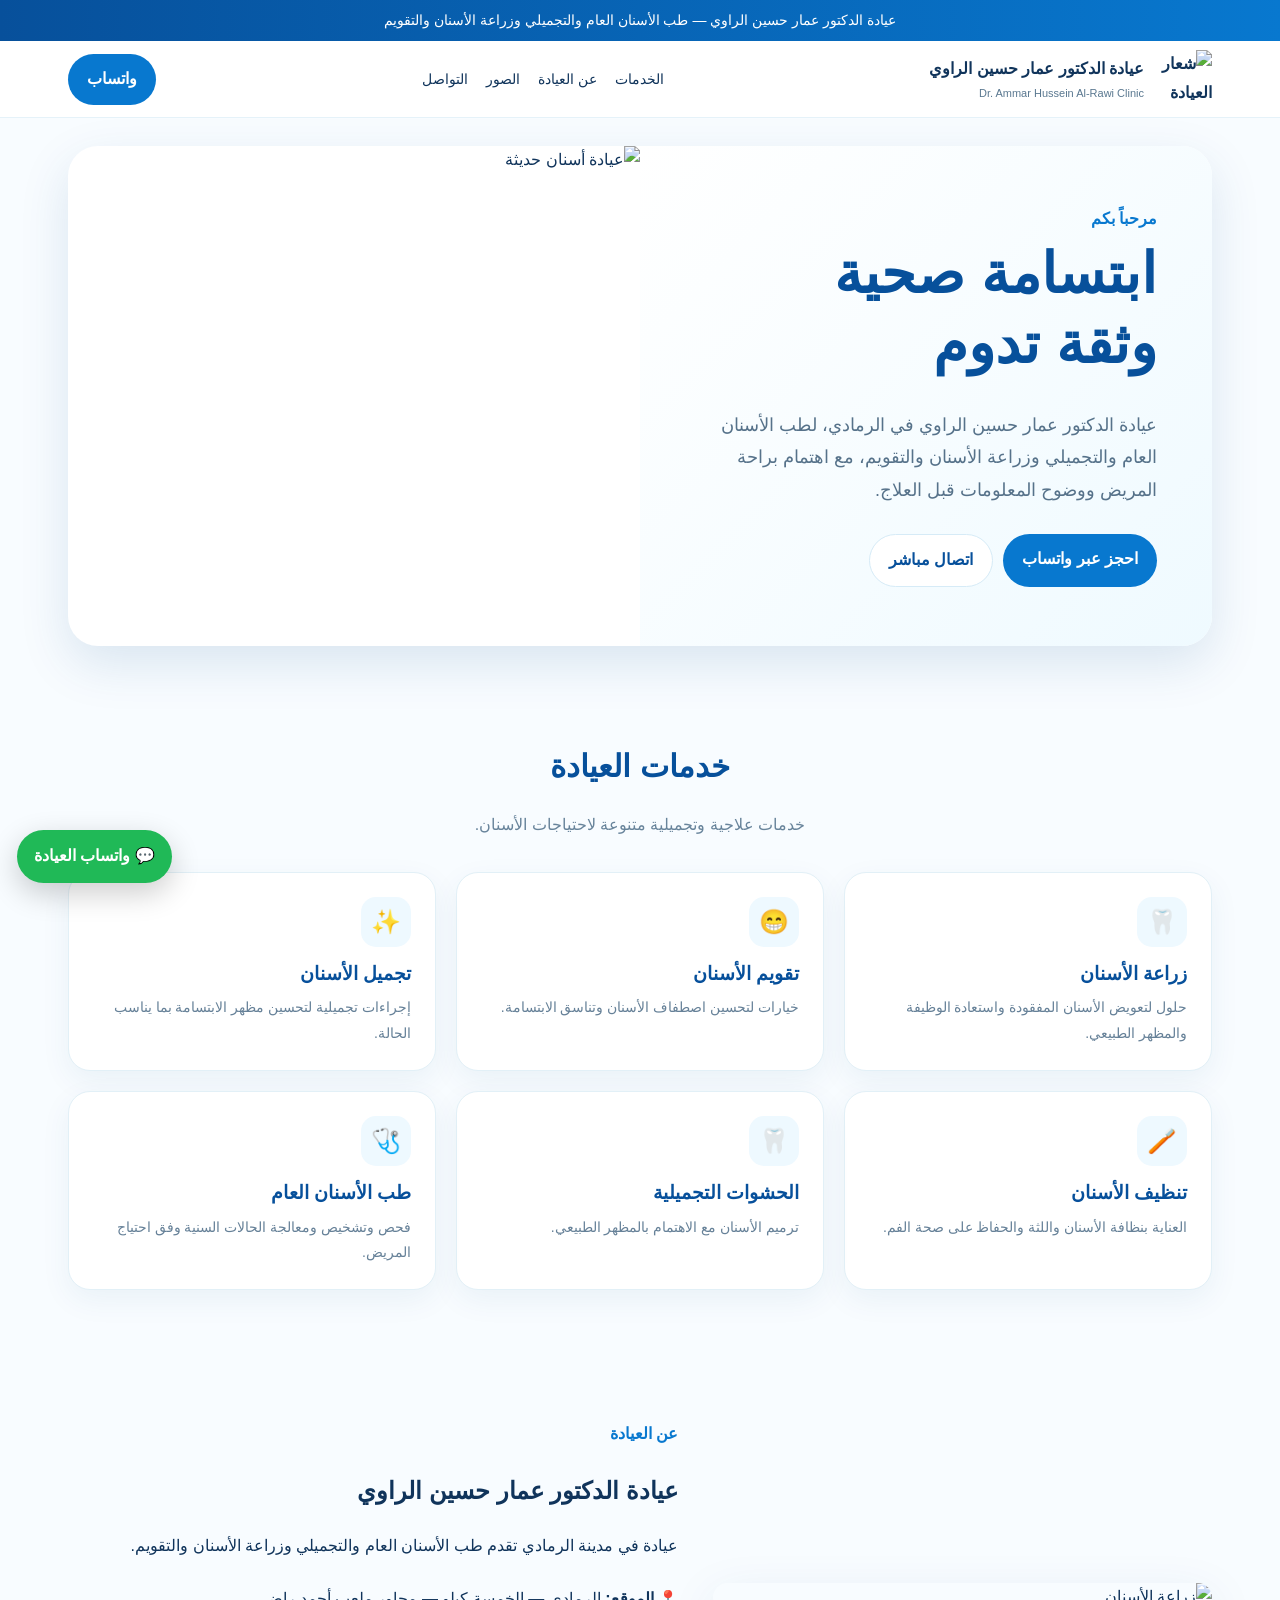
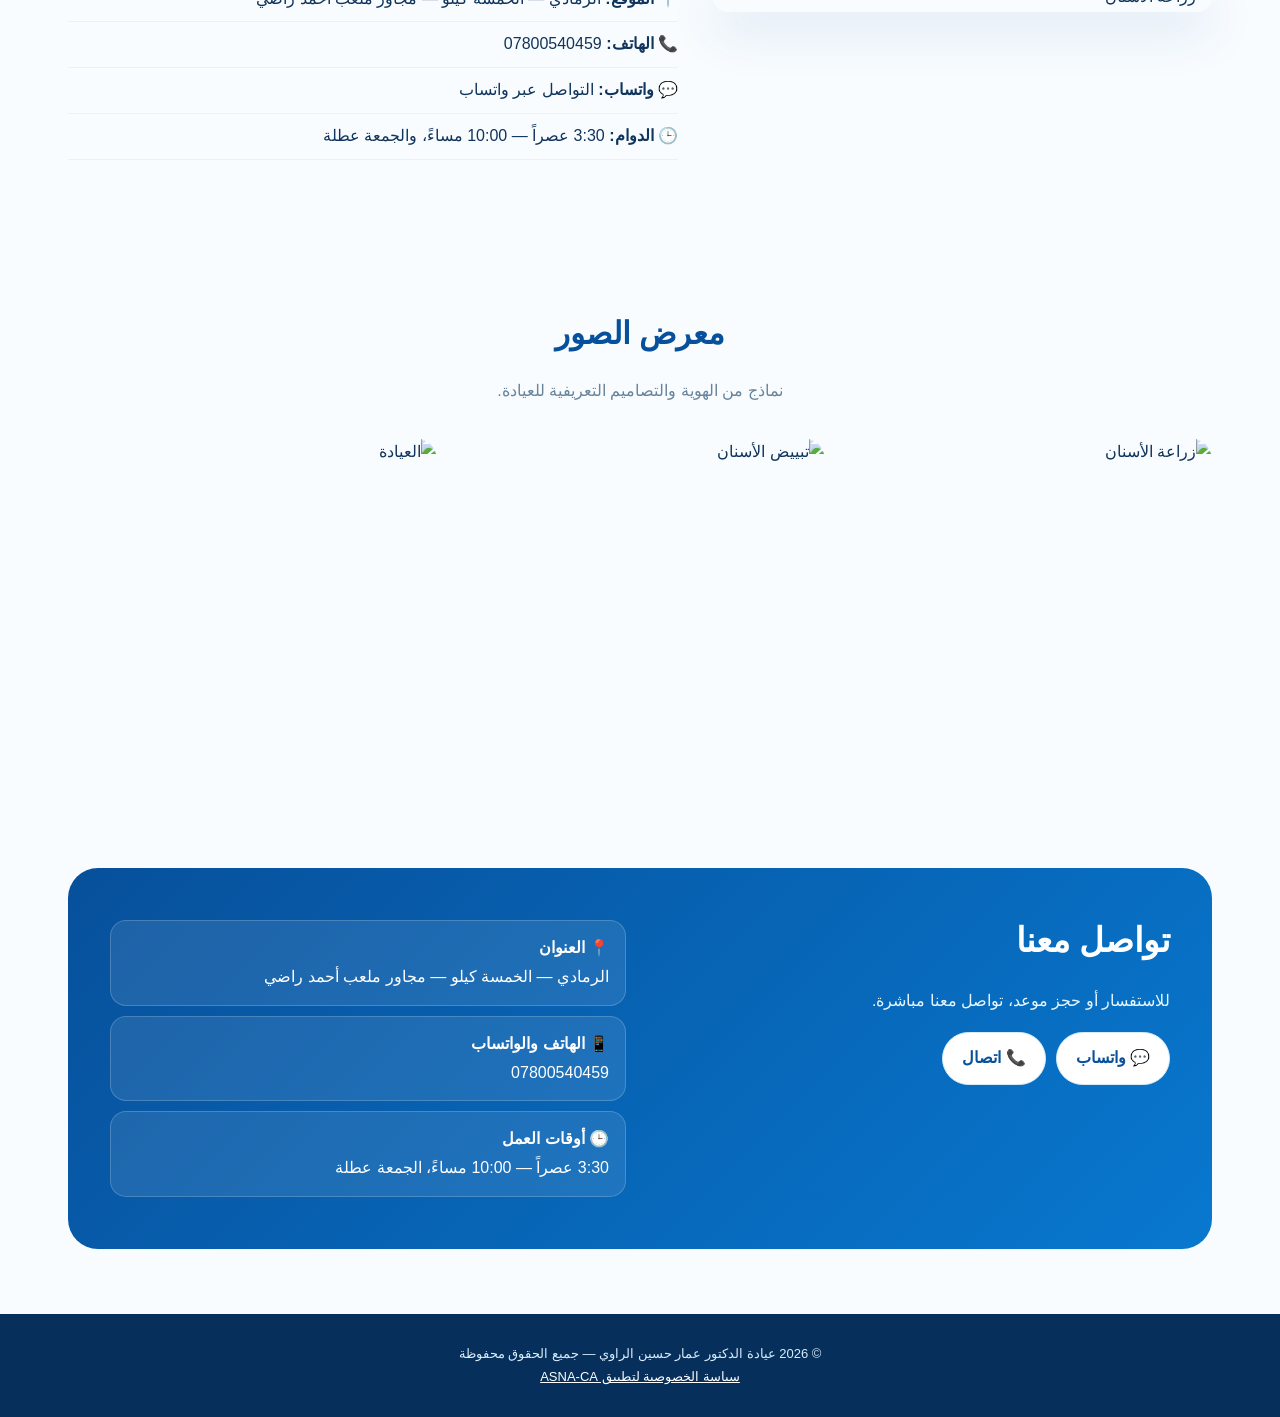
==== index.html @ 0c37f21a "Add files via upload" ====
<!doctype html>
<html lang="ar" dir="rtl">
<head>
<meta charset="utf-8"><meta name="viewport" content="width=device-width,initial-scale=1">
<meta name="description" content="عيادة الدكتور عمار حسين الراوي في الرمادي — طب الأسنان العام والتجميلي وزراعة الأسنان والتقويم.">
<title>عيادة الدكتور عمار حسين الراوي | الرمادي</title>
<style>
:root{--b:#0878cf;--d:#07509b;--c:#16c8f4;--ink:#10345b;--soft:#eef9ff}
*{box-sizing:border-box}html{scroll-behavior:smooth}body{margin:0;font-family:Tahoma,Arial,sans-serif;color:var(--ink);background:#f8fcff;line-height:1.8}
a{text-decoration:none;color:inherit}.top{background:linear-gradient(90deg,var(--d),var(--b));color:#fff;text-align:center;padding:8px 15px;font-size:14px}
header{position:sticky;top:0;z-index:10;background:#ffffffee;backdrop-filter:blur(10px);border-bottom:1px solid #e5f2f9}
nav{max-width:1180px;margin:auto;padding:9px 18px;display:flex;align-items:center;justify-content:space-between;gap:15px}.brand{display:flex;align-items:center;gap:10px;font-weight:800}.brand img{width:58px;height:58px;object-fit:contain}.brand small{display:block;color:#5a7890;font-size:11px;font-weight:500}
.links{display:flex;gap:18px;font-size:14px}.links a:hover{color:var(--b)}
.btn{display:inline-block;padding:11px 19px;border-radius:999px;font-weight:800}.primary{background:var(--b);color:#fff}.light{background:#fff;color:var(--d);border:1px solid #d6ebf7}
.hero{max-width:1180px;margin:28px auto;padding:0 18px}.heroBox{overflow:hidden;border-radius:30px;background:#fff;box-shadow:0 18px 50px #054a8420;display:grid;grid-template-columns:1fr 1fr}.copy{padding:55px;display:flex;flex-direction:column;justify-content:center;background:linear-gradient(135deg,#fff,#effaff)}.ey{color:var(--b);font-weight:800}.copy h1{font-size:clamp(32px,5vw,56px);line-height:1.25;margin:5px 0 12px;color:var(--d)}.copy p{font-size:18px;color:#56728a}.actions{display:flex;gap:10px;flex-wrap:wrap;margin-top:10px}.heroImg{min-height:500px}.heroImg img{width:100%;height:100%;object-fit:cover}
section{max-width:1180px;margin:auto;padding:65px 18px}.title{text-align:center;margin-bottom:32px}.title h2{margin:0;color:var(--d);font-size:31px}.title p{color:#68849b}
.cards{display:grid;grid-template-columns:repeat(3,1fr);gap:20px}.card{background:#fff;border:1px solid #e2f0f7;border-radius:22px;padding:24px;box-shadow:0 10px 30px #06508210}.icon{width:50px;height:50px;border-radius:15px;background:var(--soft);display:flex;align-items:center;justify-content:center;font-size:24px}.card h3{color:var(--d);margin:10px 0 5px}.card p{color:#668198;margin:0;font-size:14px}
.about{display:grid;grid-template-columns:.9fr 1.1fr;gap:35px;align-items:center}.about img{width:100%;border-radius:28px;box-shadow:0 18px 50px #054a8420}.list{list-style:none;padding:0}.list li{padding:8px 0;border-bottom:1px solid #e8f2f7}
.gallery{display:grid;grid-template-columns:repeat(3,1fr);gap:18px}.gallery img{width:100%;height:300px;object-fit:cover;border-radius:22px}
.contact{background:linear-gradient(135deg,var(--d),var(--b));color:#fff;border-radius:30px;padding:42px;display:grid;grid-template-columns:1fr 1fr;gap:28px}.contact h2{font-size:34px;margin:0}.contact p{color:#e8f8ff}.item{background:#ffffff18;border:1px solid #ffffff30;border-radius:16px;padding:13px 16px;margin:10px 0}.item b{display:block}
footer{background:#062f5b;color:#d9edfa;text-align:center;padding:28px 15px;font-size:13px}footer a{text-decoration:underline;color:#fff}.float{position:fixed;left:17px;bottom:17px;z-index:20;background:#20b957;color:#fff;padding:12px 17px;border-radius:999px;font-weight:800;box-shadow:0 10px 30px #0003}
@media(max-width:850px){.links{display:none}.heroBox,.about,.contact{grid-template-columns:1fr}.copy{padding:35px 25px}.heroImg{min-height:350px}.cards,.gallery{grid-template-columns:1fr}.gallery img{height:auto}section{padding:45px 16px}}
</style>
</head>
<body>
<div class="top">عيادة الدكتور عمار حسين الراوي — طب الأسنان العام والتجميلي وزراعة الأسنان والتقويم</div>
<header><nav>
<a class="brand" href="#home"><img src="images/logo.png" alt="شعار العيادة"><span>عيادة الدكتور عمار حسين الراوي<small>Dr. Ammar Hussein Al-Rawi Clinic</small></span></a>
<div class="links"><a href="#services">الخدمات</a><a href="#about">عن العيادة</a><a href="#gallery">الصور</a><a href="#contact">التواصل</a></div>
<a class="btn primary" href="https://wa.me/9647800540459" target="_blank">واتساب</a>
</nav></header>

<main id="home">
<div class="hero"><div class="heroBox"><div class="copy">
<div class="ey">مرحباً بكم</div><h1>ابتسامة صحية<br>وثقة تدوم</h1>
<p>عيادة الدكتور عمار حسين الراوي في الرمادي، لطب الأسنان العام والتجميلي وزراعة الأسنان والتقويم، مع اهتمام براحة المريض ووضوح المعلومات قبل العلاج.</p>
<div class="actions"><a class="btn primary" href="https://wa.me/9647800540459" target="_blank">احجز عبر واتساب</a><a class="btn light" href="tel:+9647800540459">اتصال مباشر</a></div>
</div><div class="heroImg"><img src="images/clinic.jpg" alt="عيادة أسنان حديثة"></div></div></div>

<section id="services"><div class="title"><h2>خدمات العيادة</h2><p>خدمات علاجية وتجميلية متنوعة لاحتياجات الأسنان.</p></div>
<div class="cards">
<div class="card"><div class="icon">🦷</div><h3>زراعة الأسنان</h3><p>حلول لتعويض الأسنان المفقودة واستعادة الوظيفة والمظهر الطبيعي.</p></div>
<div class="card"><div class="icon">😁</div><h3>تقويم الأسنان</h3><p>خيارات لتحسين اصطفاف الأسنان وتناسق الابتسامة.</p></div>
<div class="card"><div class="icon">✨</div><h3>تجميل الأسنان</h3><p>إجراءات تجميلية لتحسين مظهر الابتسامة بما يناسب الحالة.</p></div>
<div class="card"><div class="icon">🪥</div><h3>تنظيف الأسنان</h3><p>العناية بنظافة الأسنان واللثة والحفاظ على صحة الفم.</p></div>
<div class="card"><div class="icon">🦷</div><h3>الحشوات التجميلية</h3><p>ترميم الأسنان مع الاهتمام بالمظهر الطبيعي.</p></div>
<div class="card"><div class="icon">🩺</div><h3>طب الأسنان العام</h3><p>فحص وتشخيص ومعالجة الحالات السنية وفق احتياج المريض.</p></div>
</div></section>

<section id="about"><div class="about"><img src="images/implant.jpg" alt="زراعة الأسنان"><div>
<div class="ey">عن العيادة</div><h2>عيادة الدكتور عمار حسين الراوي</h2>
<p>عيادة في مدينة الرمادي تقدم طب الأسنان العام والتجميلي وزراعة الأسنان والتقويم.</p>
<ul class="list">
<li><b>📍 الموقع:</b> الرمادي — الخمسة كيلو — مجاور ملعب أحمد راضي</li>
<li><b>📞 الهاتف:</b> <a href="tel:+9647800540459">07800540459</a></li>
<li><b>💬 واتساب:</b> <a href="https://wa.me/9647800540459" target="_blank">التواصل عبر واتساب</a></li>
<li><b>🕒 الدوام:</b> 3:30 عصراً — 10:00 مساءً، والجمعة عطلة</li>
</ul></div></div></section>

<section id="gallery"><div class="title"><h2>معرض الصور</h2><p>نماذج من الهوية والتصاميم التعريفية للعيادة.</p></div>
<div class="gallery"><img src="images/implant.jpg" alt="زراعة الأسنان"><img src="images/whitening.jpg" alt="تبييض الأسنان"><img src="images/clinic.jpg" alt="العيادة"></div></section>

<section id="contact"><div class="contact"><div><h2>تواصل معنا</h2><p>للاستفسار أو حجز موعد، تواصل معنا مباشرة.</p><div class="actions"><a class="btn light" href="https://wa.me/9647800540459" target="_blank">💬 واتساب</a><a class="btn light" href="tel:+9647800540459">📞 اتصال</a></div></div>
<div><div class="item"><b>📍 العنوان</b>الرمادي — الخمسة كيلو — مجاور ملعب أحمد راضي</div><div class="item"><b>📱 الهاتف والواتساب</b>07800540459</div><div class="item"><b>🕒 أوقات العمل</b>3:30 عصراً — 10:00 مساءً، الجمعة عطلة</div></div></div></section>
</main>
<a class="float" href="https://wa.me/9647800540459" target="_blank">💬 واتساب العيادة</a>
<footer>© 2026 عيادة الدكتور عمار حسين الراوي — جميع الحقوق محفوظة<br><a href="https://drammarclinic92-del.github.io/asna-ca-privacy-policy/" target="_blank">سياسة الخصوصية لتطبيق ASNA-CA</a></footer>
</body></html>
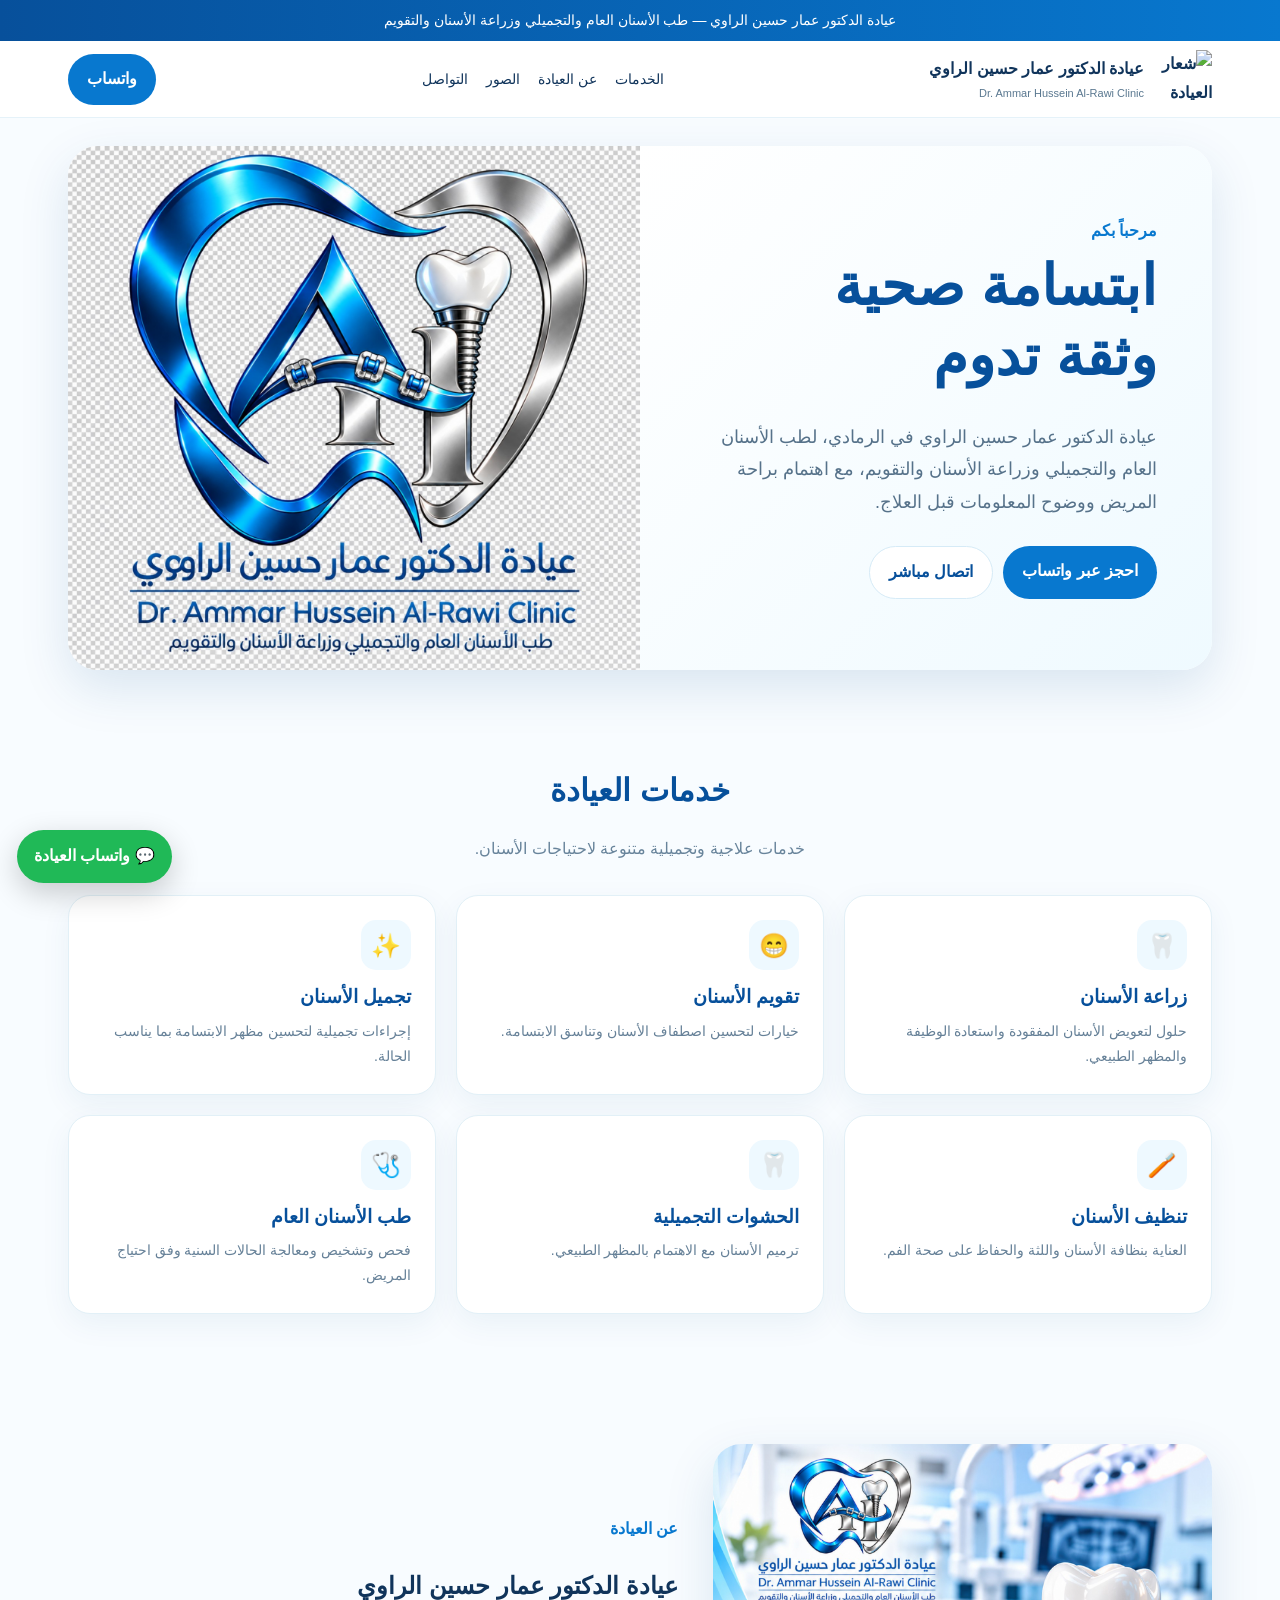
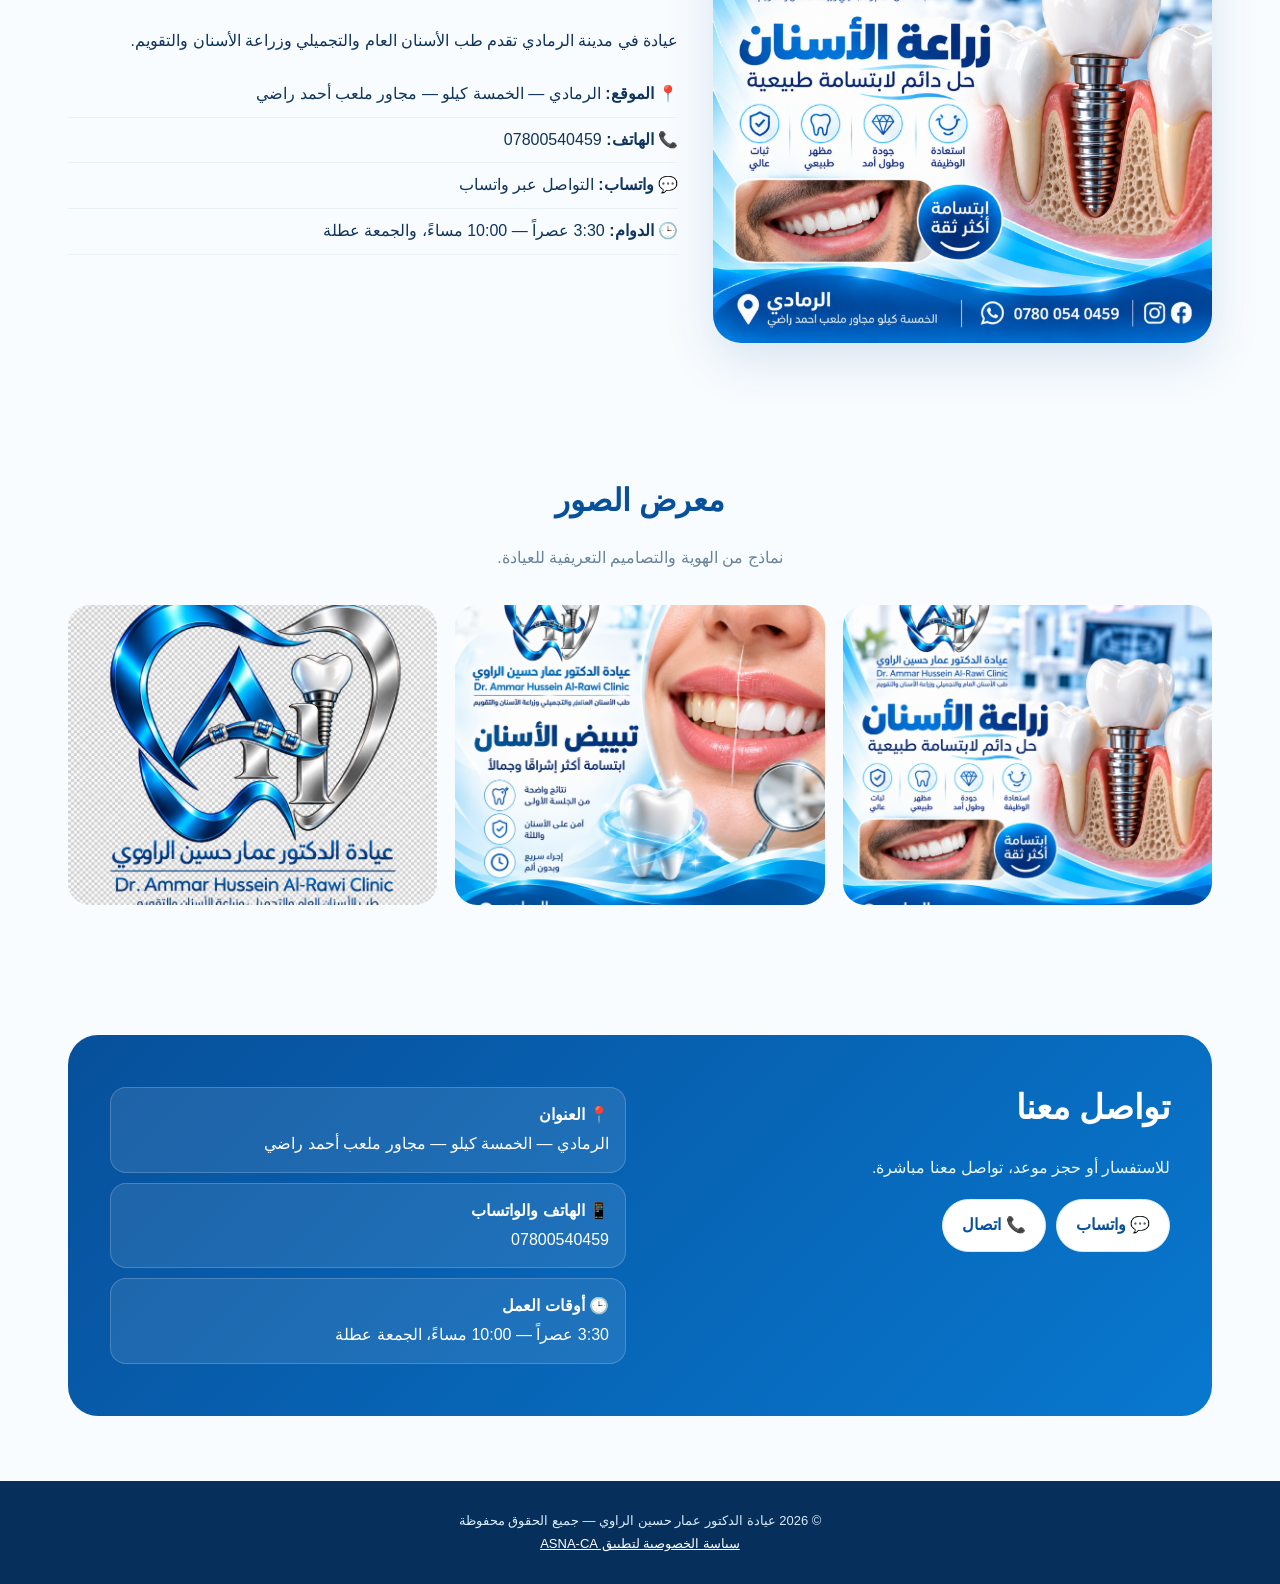
==== commit 4c7e2ab7: "Update index.html" ====
--- a/index.html
+++ b/index.html
@@ -35,7 +35,7 @@
 <div class="ey">مرحباً بكم</div><h1>ابتسامة صحية<br>وثقة تدوم</h1>
 <p>عيادة الدكتور عمار حسين الراوي في الرمادي، لطب الأسنان العام والتجميلي وزراعة الأسنان والتقويم، مع اهتمام براحة المريض ووضوح المعلومات قبل العلاج.</p>
 <div class="actions"><a class="btn primary" href="https://wa.me/9647800540459" target="_blank">احجز عبر واتساب</a><a class="btn light" href="tel:+9647800540459">اتصال مباشر</a></div>
-</div><div class="heroImg"><img src="images/clinic.jpg" alt="عيادة أسنان حديثة"></div></div></div>
+</div><div class="heroImg"><img src="clinic.jpg" alt="عيادة أسنان حديثة"></div></div></div>
 
 <section id="services"><div class="title"><h2>خدمات العيادة</h2><p>خدمات علاجية وتجميلية متنوعة لاحتياجات الأسنان.</p></div>
 <div class="cards">
@@ -47,7 +47,7 @@
 <div class="card"><div class="icon">🩺</div><h3>طب الأسنان العام</h3><p>فحص وتشخيص ومعالجة الحالات السنية وفق احتياج المريض.</p></div>
 </div></section>
 
-<section id="about"><div class="about"><img src="images/implant.jpg" alt="زراعة الأسنان"><div>
+<section id="about"><div class="about"><img src="implant.jpg" alt="زراعة الأسنان"><div>
 <div class="ey">عن العيادة</div><h2>عيادة الدكتور عمار حسين الراوي</h2>
 <p>عيادة في مدينة الرمادي تقدم طب الأسنان العام والتجميلي وزراعة الأسنان والتقويم.</p>
 <ul class="list">
@@ -58,11 +58,11 @@
 </ul></div></div></section>
 
 <section id="gallery"><div class="title"><h2>معرض الصور</h2><p>نماذج من الهوية والتصاميم التعريفية للعيادة.</p></div>
-<div class="gallery"><img src="images/implant.jpg" alt="زراعة الأسنان"><img src="images/whitening.jpg" alt="تبييض الأسنان"><img src="images/clinic.jpg" alt="العيادة"></div></section>
+<div class="gallery"><img src="implant.jpg" alt="زراعة الأسنان"><img src="whitening.jpg" alt="تبييض الأسنان"><img src="clinic.jpg" alt="العيادة"></div></section>
 
 <section id="contact"><div class="contact"><div><h2>تواصل معنا</h2><p>للاستفسار أو حجز موعد، تواصل معنا مباشرة.</p><div class="actions"><a class="btn light" href="https://wa.me/9647800540459" target="_blank">💬 واتساب</a><a class="btn light" href="tel:+9647800540459">📞 اتصال</a></div></div>
 <div><div class="item"><b>📍 العنوان</b>الرمادي — الخمسة كيلو — مجاور ملعب أحمد راضي</div><div class="item"><b>📱 الهاتف والواتساب</b>07800540459</div><div class="item"><b>🕒 أوقات العمل</b>3:30 عصراً — 10:00 مساءً، الجمعة عطلة</div></div></div></section>
 </main>
 <a class="float" href="https://wa.me/9647800540459" target="_blank">💬 واتساب العيادة</a>
 <footer>© 2026 عيادة الدكتور عمار حسين الراوي — جميع الحقوق محفوظة<br><a href="https://drammarclinic92-del.github.io/asna-ca-privacy-policy/" target="_blank">سياسة الخصوصية لتطبيق ASNA-CA</a></footer>
-</body></html>+</body></html>
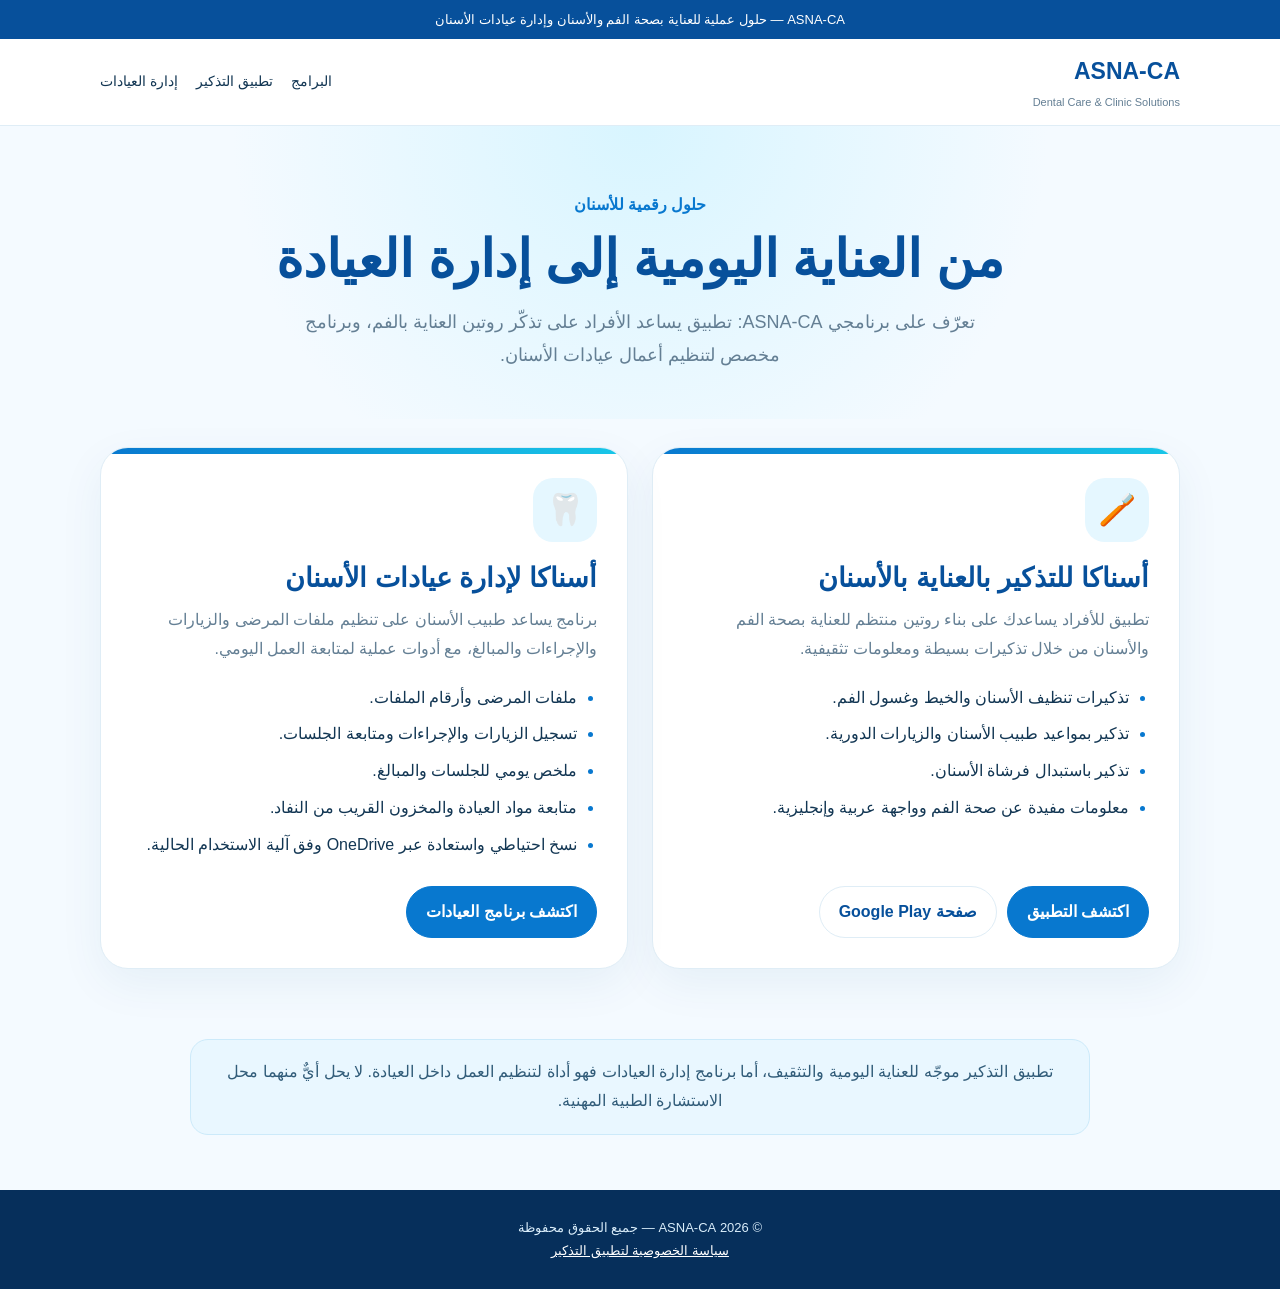
==== commit 32c0b2bc: "Add files via upload" ====
--- a/index.html
+++ b/index.html
@@ -1,68 +1,3 @@
-<!doctype html>
-<html lang="ar" dir="rtl">
-<head>
-<meta charset="utf-8"><meta name="viewport" content="width=device-width,initial-scale=1">
-<meta name="description" content="عيادة الدكتور عمار حسين الراوي في الرمادي — طب الأسنان العام والتجميلي وزراعة الأسنان والتقويم.">
-<title>عيادة الدكتور عمار حسين الراوي | الرمادي</title>
-<style>
-:root{--b:#0878cf;--d:#07509b;--c:#16c8f4;--ink:#10345b;--soft:#eef9ff}
-*{box-sizing:border-box}html{scroll-behavior:smooth}body{margin:0;font-family:Tahoma,Arial,sans-serif;color:var(--ink);background:#f8fcff;line-height:1.8}
-a{text-decoration:none;color:inherit}.top{background:linear-gradient(90deg,var(--d),var(--b));color:#fff;text-align:center;padding:8px 15px;font-size:14px}
-header{position:sticky;top:0;z-index:10;background:#ffffffee;backdrop-filter:blur(10px);border-bottom:1px solid #e5f2f9}
-nav{max-width:1180px;margin:auto;padding:9px 18px;display:flex;align-items:center;justify-content:space-between;gap:15px}.brand{display:flex;align-items:center;gap:10px;font-weight:800}.brand img{width:58px;height:58px;object-fit:contain}.brand small{display:block;color:#5a7890;font-size:11px;font-weight:500}
-.links{display:flex;gap:18px;font-size:14px}.links a:hover{color:var(--b)}
-.btn{display:inline-block;padding:11px 19px;border-radius:999px;font-weight:800}.primary{background:var(--b);color:#fff}.light{background:#fff;color:var(--d);border:1px solid #d6ebf7}
-.hero{max-width:1180px;margin:28px auto;padding:0 18px}.heroBox{overflow:hidden;border-radius:30px;background:#fff;box-shadow:0 18px 50px #054a8420;display:grid;grid-template-columns:1fr 1fr}.copy{padding:55px;display:flex;flex-direction:column;justify-content:center;background:linear-gradient(135deg,#fff,#effaff)}.ey{color:var(--b);font-weight:800}.copy h1{font-size:clamp(32px,5vw,56px);line-height:1.25;margin:5px 0 12px;color:var(--d)}.copy p{font-size:18px;color:#56728a}.actions{display:flex;gap:10px;flex-wrap:wrap;margin-top:10px}.heroImg{min-height:500px}.heroImg img{width:100%;height:100%;object-fit:cover}
-section{max-width:1180px;margin:auto;padding:65px 18px}.title{text-align:center;margin-bottom:32px}.title h2{margin:0;color:var(--d);font-size:31px}.title p{color:#68849b}
-.cards{display:grid;grid-template-columns:repeat(3,1fr);gap:20px}.card{background:#fff;border:1px solid #e2f0f7;border-radius:22px;padding:24px;box-shadow:0 10px 30px #06508210}.icon{width:50px;height:50px;border-radius:15px;background:var(--soft);display:flex;align-items:center;justify-content:center;font-size:24px}.card h3{color:var(--d);margin:10px 0 5px}.card p{color:#668198;margin:0;font-size:14px}
-.about{display:grid;grid-template-columns:.9fr 1.1fr;gap:35px;align-items:center}.about img{width:100%;border-radius:28px;box-shadow:0 18px 50px #054a8420}.list{list-style:none;padding:0}.list li{padding:8px 0;border-bottom:1px solid #e8f2f7}
-.gallery{display:grid;grid-template-columns:repeat(3,1fr);gap:18px}.gallery img{width:100%;height:300px;object-fit:cover;border-radius:22px}
-.contact{background:linear-gradient(135deg,var(--d),var(--b));color:#fff;border-radius:30px;padding:42px;display:grid;grid-template-columns:1fr 1fr;gap:28px}.contact h2{font-size:34px;margin:0}.contact p{color:#e8f8ff}.item{background:#ffffff18;border:1px solid #ffffff30;border-radius:16px;padding:13px 16px;margin:10px 0}.item b{display:block}
-footer{background:#062f5b;color:#d9edfa;text-align:center;padding:28px 15px;font-size:13px}footer a{text-decoration:underline;color:#fff}.float{position:fixed;left:17px;bottom:17px;z-index:20;background:#20b957;color:#fff;padding:12px 17px;border-radius:999px;font-weight:800;box-shadow:0 10px 30px #0003}
-@media(max-width:850px){.links{display:none}.heroBox,.about,.contact{grid-template-columns:1fr}.copy{padding:35px 25px}.heroImg{min-height:350px}.cards,.gallery{grid-template-columns:1fr}.gallery img{height:auto}section{padding:45px 16px}}
-</style>
-</head>
-<body>
-<div class="top">عيادة الدكتور عمار حسين الراوي — طب الأسنان العام والتجميلي وزراعة الأسنان والتقويم</div>
-<header><nav>
-<a class="brand" href="#home"><img src="images/logo.png" alt="شعار العيادة"><span>عيادة الدكتور عمار حسين الراوي<small>Dr. Ammar Hussein Al-Rawi Clinic</small></span></a>
-<div class="links"><a href="#services">الخدمات</a><a href="#about">عن العيادة</a><a href="#gallery">الصور</a><a href="#contact">التواصل</a></div>
-<a class="btn primary" href="https://wa.me/9647800540459" target="_blank">واتساب</a>
-</nav></header>
-
-<main id="home">
-<div class="hero"><div class="heroBox"><div class="copy">
-<div class="ey">مرحباً بكم</div><h1>ابتسامة صحية<br>وثقة تدوم</h1>
-<p>عيادة الدكتور عمار حسين الراوي في الرمادي، لطب الأسنان العام والتجميلي وزراعة الأسنان والتقويم، مع اهتمام براحة المريض ووضوح المعلومات قبل العلاج.</p>
-<div class="actions"><a class="btn primary" href="https://wa.me/9647800540459" target="_blank">احجز عبر واتساب</a><a class="btn light" href="tel:+9647800540459">اتصال مباشر</a></div>
-</div><div class="heroImg"><img src="clinic.jpg" alt="عيادة أسنان حديثة"></div></div></div>
-
-<section id="services"><div class="title"><h2>خدمات العيادة</h2><p>خدمات علاجية وتجميلية متنوعة لاحتياجات الأسنان.</p></div>
-<div class="cards">
-<div class="card"><div class="icon">🦷</div><h3>زراعة الأسنان</h3><p>حلول لتعويض الأسنان المفقودة واستعادة الوظيفة والمظهر الطبيعي.</p></div>
-<div class="card"><div class="icon">😁</div><h3>تقويم الأسنان</h3><p>خيارات لتحسين اصطفاف الأسنان وتناسق الابتسامة.</p></div>
-<div class="card"><div class="icon">✨</div><h3>تجميل الأسنان</h3><p>إجراءات تجميلية لتحسين مظهر الابتسامة بما يناسب الحالة.</p></div>
-<div class="card"><div class="icon">🪥</div><h3>تنظيف الأسنان</h3><p>العناية بنظافة الأسنان واللثة والحفاظ على صحة الفم.</p></div>
-<div class="card"><div class="icon">🦷</div><h3>الحشوات التجميلية</h3><p>ترميم الأسنان مع الاهتمام بالمظهر الطبيعي.</p></div>
-<div class="card"><div class="icon">🩺</div><h3>طب الأسنان العام</h3><p>فحص وتشخيص ومعالجة الحالات السنية وفق احتياج المريض.</p></div>
-</div></section>
-
-<section id="about"><div class="about"><img src="implant.jpg" alt="زراعة الأسنان"><div>
-<div class="ey">عن العيادة</div><h2>عيادة الدكتور عمار حسين الراوي</h2>
-<p>عيادة في مدينة الرمادي تقدم طب الأسنان العام والتجميلي وزراعة الأسنان والتقويم.</p>
-<ul class="list">
-<li><b>📍 الموقع:</b> الرمادي — الخمسة كيلو — مجاور ملعب أحمد راضي</li>
-<li><b>📞 الهاتف:</b> <a href="tel:+9647800540459">07800540459</a></li>
-<li><b>💬 واتساب:</b> <a href="https://wa.me/9647800540459" target="_blank">التواصل عبر واتساب</a></li>
-<li><b>🕒 الدوام:</b> 3:30 عصراً — 10:00 مساءً، والجمعة عطلة</li>
-</ul></div></div></section>
-
-<section id="gallery"><div class="title"><h2>معرض الصور</h2><p>نماذج من الهوية والتصاميم التعريفية للعيادة.</p></div>
-<div class="gallery"><img src="implant.jpg" alt="زراعة الأسنان"><img src="whitening.jpg" alt="تبييض الأسنان"><img src="clinic.jpg" alt="العيادة"></div></section>
-
-<section id="contact"><div class="contact"><div><h2>تواصل معنا</h2><p>للاستفسار أو حجز موعد، تواصل معنا مباشرة.</p><div class="actions"><a class="btn light" href="https://wa.me/9647800540459" target="_blank">💬 واتساب</a><a class="btn light" href="tel:+9647800540459">📞 اتصال</a></div></div>
-<div><div class="item"><b>📍 العنوان</b>الرمادي — الخمسة كيلو — مجاور ملعب أحمد راضي</div><div class="item"><b>📱 الهاتف والواتساب</b>07800540459</div><div class="item"><b>🕒 أوقات العمل</b>3:30 عصراً — 10:00 مساءً، الجمعة عطلة</div></div></div></section>
-</main>
-<a class="float" href="https://wa.me/9647800540459" target="_blank">💬 واتساب العيادة</a>
-<footer>© 2026 عيادة الدكتور عمار حسين الراوي — جميع الحقوق محفوظة<br><a href="https://drammarclinic92-del.github.io/asna-ca-privacy-policy/" target="_blank">سياسة الخصوصية لتطبيق ASNA-CA</a></footer>
-</body></html>
+<!doctype html><html lang="ar" dir="rtl"><head><meta charset="utf-8"><meta name="viewport" content="width=device-width,initial-scale=1"><meta name="description" content="حلول ASNA-CA للعناية بصحة الفم والأسنان وإدارة عيادات الأسنان."><meta name="theme-color" content="#07509b"><title>ASNA-CA | حلول الأسنان</title><style>
+:root{--b:#0878cf;--d:#07509b;--c:#19c7e8;--ink:#123653;--muted:#647f94;--bg:#f4faff;--line:#dfedf6}*{box-sizing:border-box}html{scroll-behavior:smooth}body{margin:0;background:var(--bg);color:var(--ink);font-family:Tahoma,Arial,sans-serif;line-height:1.8}a{text-decoration:none;color:inherit}.top{background:var(--d);color:#fff;text-align:center;padding:8px 14px;font-size:13px}header{background:#ffffffed;backdrop-filter:blur(10px);border-bottom:1px solid var(--line);position:sticky;top:0;z-index:5}nav{max-width:1120px;margin:auto;padding:12px 20px;display:flex;align-items:center;justify-content:space-between;gap:15px}.brand{font-weight:900;color:var(--d);font-size:23px}.brand span{display:block;font-size:11px;font-weight:500;color:var(--muted)}.navlinks{display:flex;gap:18px;font-size:14px}.navlinks a:hover{color:var(--b)}.hero{text-align:center;padding:65px 20px 48px;background:radial-gradient(circle at 50% 0,#d8f5ff,transparent 58%)}.eyebrow{color:var(--b);font-weight:800}.hero h1{font-size:clamp(32px,5vw,52px);line-height:1.25;color:var(--d);margin:8px auto 14px;max-width:850px}.hero p{max-width:720px;margin:0 auto;color:var(--muted);font-size:18px}.wrap{max-width:1120px;margin:auto;padding:0 20px}.products{display:grid;grid-template-columns:1fr 1fr;gap:24px;padding-top:28px;padding-bottom:70px}.product{background:white;border:1px solid var(--line);border-radius:28px;padding:30px;box-shadow:0 15px 45px #064d8110;display:flex;flex-direction:column;min-height:420px;overflow:hidden;position:relative}.product:before{content:"";position:absolute;top:0;right:0;left:0;height:6px;background:linear-gradient(90deg,var(--b),var(--c))}.symbol{width:64px;height:64px;border-radius:20px;display:grid;place-items:center;background:#e5f7ff;font-size:31px}.product h2{color:var(--d);font-size:27px;line-height:1.4;margin:18px 0 8px}.product p{color:var(--muted);margin:0 0 16px}.features{padding:0 20px 0 0;margin:0 0 22px}.features li{padding:4px 0}.features li::marker{color:var(--b)}.actions{display:flex;gap:10px;flex-wrap:wrap;margin-top:auto}.btn{display:inline-block;padding:11px 19px;border-radius:999px;font-weight:800;border:1px solid var(--line)}.primary{background:var(--b);border-color:var(--b);color:#fff}.secondary{background:white;color:var(--d)}.note{margin:0 auto 55px;max-width:900px;background:#e9f7ff;border:1px solid #cceafa;border-radius:18px;padding:18px 22px;color:#315c79;text-align:center}footer{background:#062f5b;color:#d9edfa;text-align:center;padding:26px 15px;font-size:13px}footer a{text-decoration:underline;color:#fff}@media(max-width:760px){.navlinks{display:none}.products{grid-template-columns:1fr}.product{min-height:0}.hero{padding-top:45px}.hero p{font-size:16px}}
+</style></head><body><div class="top">ASNA-CA — حلول عملية للعناية بصحة الفم والأسنان وإدارة عيادات الأسنان</div><header><nav><a class="brand" href="./">ASNA-CA<span>Dental Care & Clinic Solutions</span></a><div class="navlinks"><a href="#programs">البرامج</a><a href="reminder.html">تطبيق التذكير</a><a href="clinic-management.html">إدارة العيادات</a></div></nav></header><main><section class="hero"><div class="eyebrow">حلول رقمية للأسنان</div><h1>من العناية اليومية إلى إدارة العيادة</h1><p>تعرّف على برنامجي ASNA-CA: تطبيق يساعد الأفراد على تذكّر روتين العناية بالفم، وبرنامج مخصص لتنظيم أعمال عيادات الأسنان.</p></section><section id="programs" class="wrap products"><article class="product"><div class="symbol">🪥</div><h2>أسناكا للتذكير بالعناية بالأسنان</h2><p>تطبيق للأفراد يساعدك على بناء روتين منتظم للعناية بصحة الفم والأسنان من خلال تذكيرات بسيطة ومعلومات تثقيفية.</p><ul class="features"><li>تذكيرات تنظيف الأسنان والخيط وغسول الفم.</li><li>تذكير بمواعيد طبيب الأسنان والزيارات الدورية.</li><li>تذكير باستبدال فرشاة الأسنان.</li><li>معلومات مفيدة عن صحة الفم وواجهة عربية وإنجليزية.</li></ul><div class="actions"><a class="btn primary" href="reminder.html">اكتشف التطبيق</a><a class="btn secondary" href="https://play.google.com/store/apps/details?id=com.asnaca.asna_ca" target="_blank" rel="noopener">صفحة Google Play</a></div></article><article class="product"><div class="symbol">🦷</div><h2>أسناكا لإدارة عيادات الأسنان</h2><p>برنامج يساعد طبيب الأسنان على تنظيم ملفات المرضى والزيارات والإجراءات والمبالغ، مع أدوات عملية لمتابعة العمل اليومي.</p><ul class="features"><li>ملفات المرضى وأرقام الملفات.</li><li>تسجيل الزيارات والإجراءات ومتابعة الجلسات.</li><li>ملخص يومي للجلسات والمبالغ.</li><li>متابعة مواد العيادة والمخزون القريب من النفاد.</li><li>نسخ احتياطي واستعادة عبر OneDrive وفق آلية الاستخدام الحالية.</li></ul><div class="actions"><a class="btn primary" href="clinic-management.html">اكتشف برنامج العيادات</a></div></article></section><div class="wrap"><div class="note">تطبيق التذكير موجّه للعناية اليومية والتثقيف، أما برنامج إدارة العيادات فهو أداة لتنظيم العمل داخل العيادة. لا يحل أيٌّ منهما محل الاستشارة الطبية المهنية.</div></div></main><footer>© 2026 ASNA-CA — جميع الحقوق محفوظة<br><a href="https://drammarclinic92-del.github.io/asna-ca-privacy-policy/ASNA-CA_Privacy_Policy.html" target="_blank" rel="noopener">سياسة الخصوصية لتطبيق التذكير</a></footer></body></html>
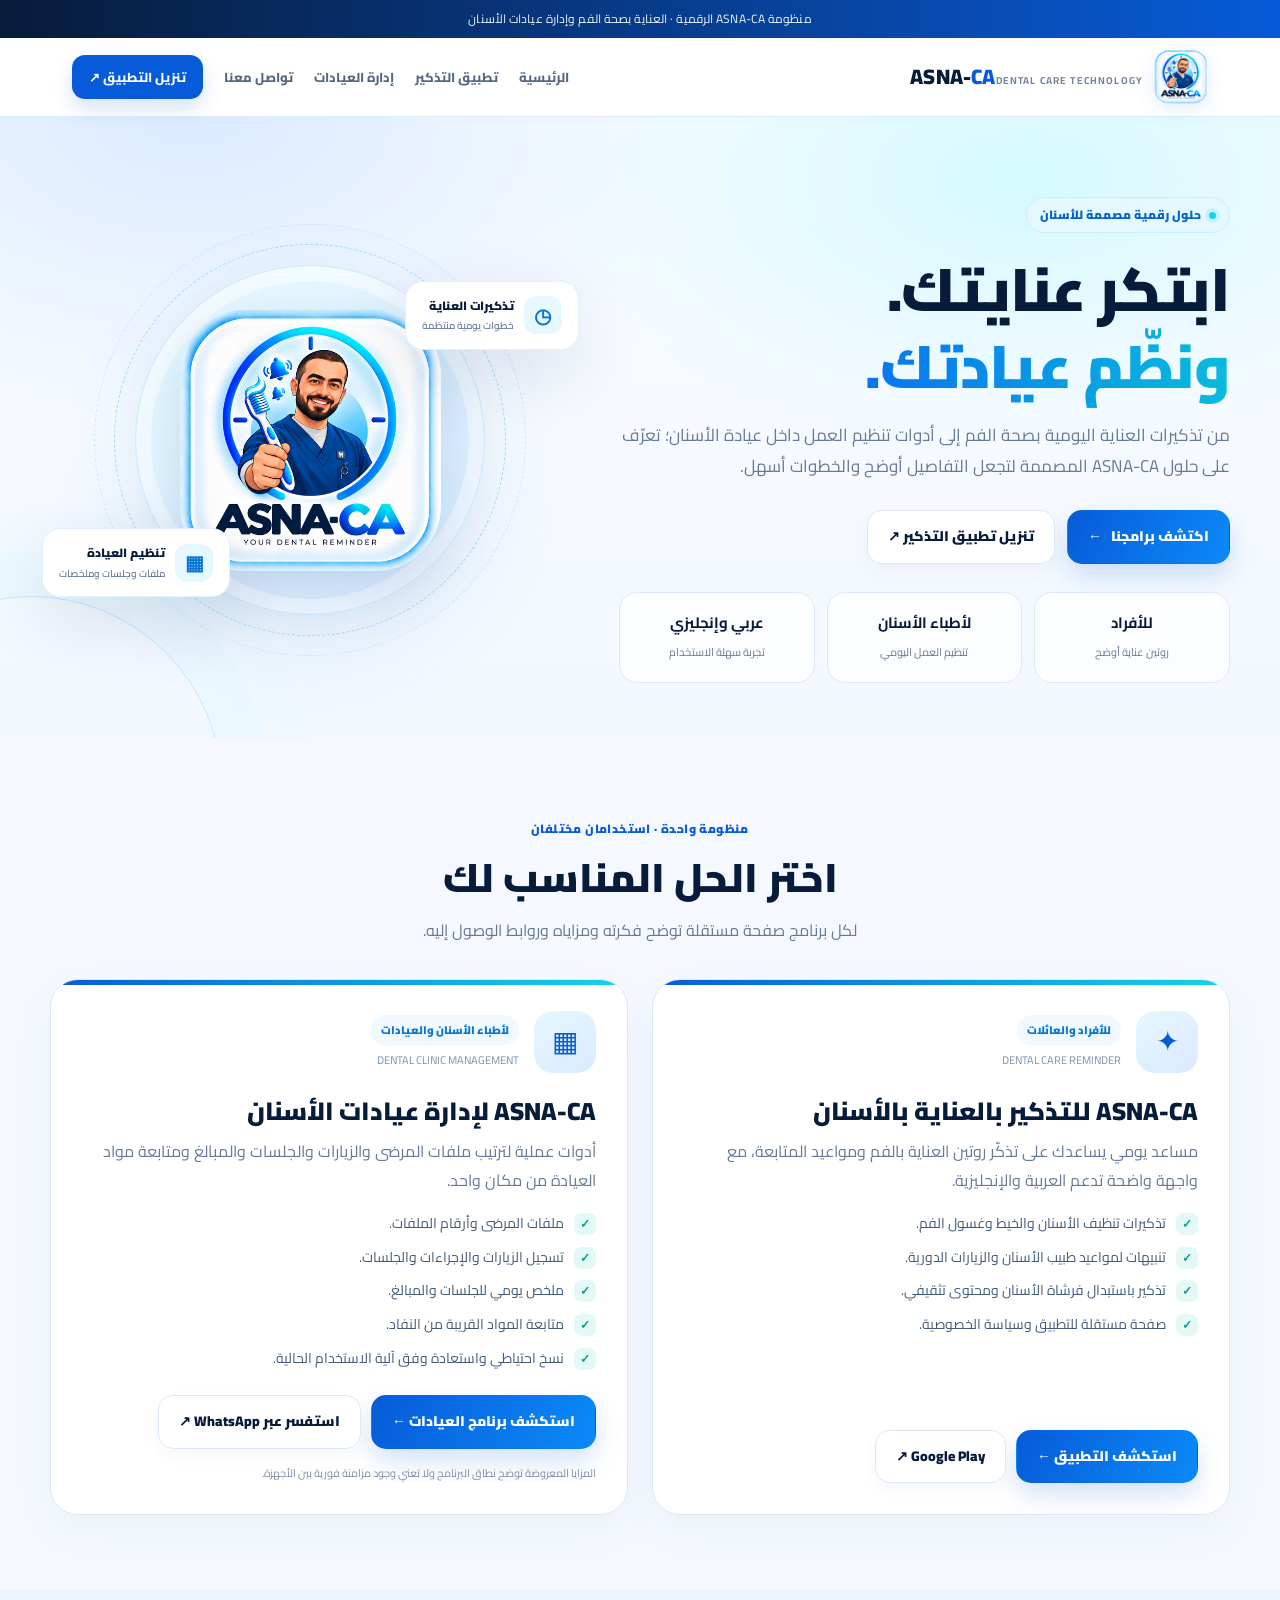
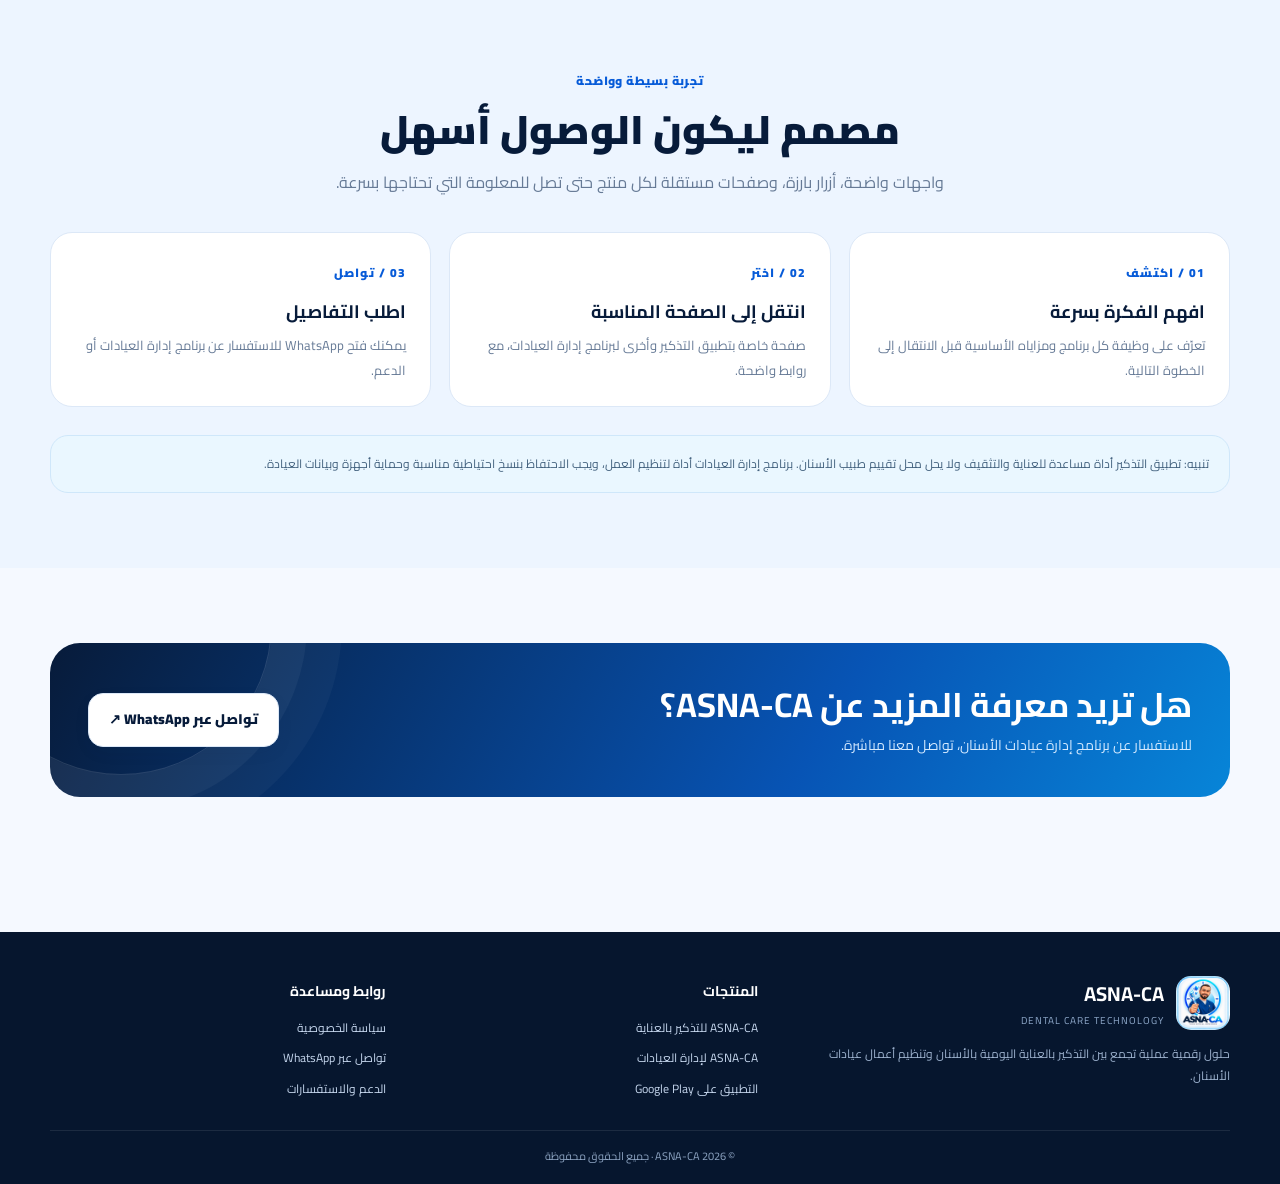
==== commit 79953eb6: "Deploy ASNA-CA website" ====
--- a/index.html
+++ b/index.html
@@ -1,3 +1,28 @@
-<!doctype html><html lang="ar" dir="rtl"><head><meta charset="utf-8"><meta name="viewport" content="width=device-width,initial-scale=1"><meta name="description" content="حلول ASNA-CA للعناية بصحة الفم والأسنان وإدارة عيادات الأسنان."><meta name="theme-color" content="#07509b"><title>ASNA-CA | حلول الأسنان</title><style>
-:root{--b:#0878cf;--d:#07509b;--c:#19c7e8;--ink:#123653;--muted:#647f94;--bg:#f4faff;--line:#dfedf6}*{box-sizing:border-box}html{scroll-behavior:smooth}body{margin:0;background:var(--bg);color:var(--ink);font-family:Tahoma,Arial,sans-serif;line-height:1.8}a{text-decoration:none;color:inherit}.top{background:var(--d);color:#fff;text-align:center;padding:8px 14px;font-size:13px}header{background:#ffffffed;backdrop-filter:blur(10px);border-bottom:1px solid var(--line);position:sticky;top:0;z-index:5}nav{max-width:1120px;margin:auto;padding:12px 20px;display:flex;align-items:center;justify-content:space-between;gap:15px}.brand{font-weight:900;color:var(--d);font-size:23px}.brand span{display:block;font-size:11px;font-weight:500;color:var(--muted)}.navlinks{display:flex;gap:18px;font-size:14px}.navlinks a:hover{color:var(--b)}.hero{text-align:center;padding:65px 20px 48px;background:radial-gradient(circle at 50% 0,#d8f5ff,transparent 58%)}.eyebrow{color:var(--b);font-weight:800}.hero h1{font-size:clamp(32px,5vw,52px);line-height:1.25;color:var(--d);margin:8px auto 14px;max-width:850px}.hero p{max-width:720px;margin:0 auto;color:var(--muted);font-size:18px}.wrap{max-width:1120px;margin:auto;padding:0 20px}.products{display:grid;grid-template-columns:1fr 1fr;gap:24px;padding-top:28px;padding-bottom:70px}.product{background:white;border:1px solid var(--line);border-radius:28px;padding:30px;box-shadow:0 15px 45px #064d8110;display:flex;flex-direction:column;min-height:420px;overflow:hidden;position:relative}.product:before{content:"";position:absolute;top:0;right:0;left:0;height:6px;background:linear-gradient(90deg,var(--b),var(--c))}.symbol{width:64px;height:64px;border-radius:20px;display:grid;place-items:center;background:#e5f7ff;font-size:31px}.product h2{color:var(--d);font-size:27px;line-height:1.4;margin:18px 0 8px}.product p{color:var(--muted);margin:0 0 16px}.features{padding:0 20px 0 0;margin:0 0 22px}.features li{padding:4px 0}.features li::marker{color:var(--b)}.actions{display:flex;gap:10px;flex-wrap:wrap;margin-top:auto}.btn{display:inline-block;padding:11px 19px;border-radius:999px;font-weight:800;border:1px solid var(--line)}.primary{background:var(--b);border-color:var(--b);color:#fff}.secondary{background:white;color:var(--d)}.note{margin:0 auto 55px;max-width:900px;background:#e9f7ff;border:1px solid #cceafa;border-radius:18px;padding:18px 22px;color:#315c79;text-align:center}footer{background:#062f5b;color:#d9edfa;text-align:center;padding:26px 15px;font-size:13px}footer a{text-decoration:underline;color:#fff}@media(max-width:760px){.navlinks{display:none}.products{grid-template-columns:1fr}.product{min-height:0}.hero{padding-top:45px}.hero p{font-size:16px}}
-</style></head><body><div class="top">ASNA-CA — حلول عملية للعناية بصحة الفم والأسنان وإدارة عيادات الأسنان</div><header><nav><a class="brand" href="./">ASNA-CA<span>Dental Care & Clinic Solutions</span></a><div class="navlinks"><a href="#programs">البرامج</a><a href="reminder.html">تطبيق التذكير</a><a href="clinic-management.html">إدارة العيادات</a></div></nav></header><main><section class="hero"><div class="eyebrow">حلول رقمية للأسنان</div><h1>من العناية اليومية إلى إدارة العيادة</h1><p>تعرّف على برنامجي ASNA-CA: تطبيق يساعد الأفراد على تذكّر روتين العناية بالفم، وبرنامج مخصص لتنظيم أعمال عيادات الأسنان.</p></section><section id="programs" class="wrap products"><article class="product"><div class="symbol">🪥</div><h2>أسناكا للتذكير بالعناية بالأسنان</h2><p>تطبيق للأفراد يساعدك على بناء روتين منتظم للعناية بصحة الفم والأسنان من خلال تذكيرات بسيطة ومعلومات تثقيفية.</p><ul class="features"><li>تذكيرات تنظيف الأسنان والخيط وغسول الفم.</li><li>تذكير بمواعيد طبيب الأسنان والزيارات الدورية.</li><li>تذكير باستبدال فرشاة الأسنان.</li><li>معلومات مفيدة عن صحة الفم وواجهة عربية وإنجليزية.</li></ul><div class="actions"><a class="btn primary" href="reminder.html">اكتشف التطبيق</a><a class="btn secondary" href="https://play.google.com/store/apps/details?id=com.asnaca.asna_ca" target="_blank" rel="noopener">صفحة Google Play</a></div></article><article class="product"><div class="symbol">🦷</div><h2>أسناكا لإدارة عيادات الأسنان</h2><p>برنامج يساعد طبيب الأسنان على تنظيم ملفات المرضى والزيارات والإجراءات والمبالغ، مع أدوات عملية لمتابعة العمل اليومي.</p><ul class="features"><li>ملفات المرضى وأرقام الملفات.</li><li>تسجيل الزيارات والإجراءات ومتابعة الجلسات.</li><li>ملخص يومي للجلسات والمبالغ.</li><li>متابعة مواد العيادة والمخزون القريب من النفاد.</li><li>نسخ احتياطي واستعادة عبر OneDrive وفق آلية الاستخدام الحالية.</li></ul><div class="actions"><a class="btn primary" href="clinic-management.html">اكتشف برنامج العيادات</a></div></article></section><div class="wrap"><div class="note">تطبيق التذكير موجّه للعناية اليومية والتثقيف، أما برنامج إدارة العيادات فهو أداة لتنظيم العمل داخل العيادة. لا يحل أيٌّ منهما محل الاستشارة الطبية المهنية.</div></div></main><footer>© 2026 ASNA-CA — جميع الحقوق محفوظة<br><a href="https://drammarclinic92-del.github.io/asna-ca-privacy-policy/ASNA-CA_Privacy_Policy.html" target="_blank" rel="noopener">سياسة الخصوصية لتطبيق التذكير</a></footer></body></html>
+<!doctype html>
+<html lang="ar" dir="rtl"><head><meta charset="utf-8"><meta name="viewport" content="width=device-width,initial-scale=1"><meta name="theme-color" content="#075bd8"><meta name="description" content="ASNA-CA: تطبيق التذكير بالعناية بالأسنان وبرنامج إدارة عيادات الأسنان."><title>ASNA-CA | حلول رقمية للأسنان</title><link rel="icon" href="assets/asna-ca-logo.png"><link rel="stylesheet" href="assets/styles.css"></head><body>
+
+<div class="announcement">منظومة ASNA-CA الرقمية · العناية بصحة الفم وإدارة عيادات الأسنان</div>
+<header class="site-header"><nav class="nav container" aria-label="التنقل الرئيسي">
+<a class="brand" href="index.html"><img src="assets/asna-ca-logo.png" alt="شعار ASNA-CA"><span class="brand-copy"><span class="brand-name">ASNA-<span>CA</span></span><span class="brand-sub">DENTAL CARE TECHNOLOGY</span></span></a>
+<button class="menu-toggle" aria-label="فتح القائمة" aria-expanded="false">☰</button>
+<div class="nav-links"><a href="index.html">الرئيسية</a><a href="reminder.html">تطبيق التذكير</a><a href="clinic-management.html">إدارة العيادات</a><a href="index.html#contact">تواصل معنا</a><a class="nav-cta" href="https://play.google.com/store/apps/details?id=com.asnaca.asna_ca" target="_blank" rel="noopener">تنزيل التطبيق ↗</a></div>
+</nav></header>
+
+<main>
+<section class="hero"><div class="container hero-grid"><div class="hero-copy"><span class="eyebrow">حلول رقمية مصممة للأسنان</span><h1>ابتكر عنايتك.<br><span class="gradient-text">ونظّم عيادتك.</span></h1><p>من تذكيرات العناية اليومية بصحة الفم إلى أدوات تنظيم العمل داخل عيادة الأسنان؛ تعرّف على حلول ASNA-CA المصممة لتجعل التفاصيل أوضح والخطوات أسهل.</p><div class="hero-actions"><a class="btn btn-primary" href="#programs">اكتشف برامجنا <span>←</span></a><a class="btn btn-secondary" href="https://play.google.com/store/apps/details?id=com.asnaca.asna_ca" target="_blank" rel="noopener">تنزيل تطبيق التذكير ↗</a></div><div class="trust-strip"><div class="trust-item"><strong>للأفراد</strong><span>روتين عناية أوضح</span></div><div class="trust-item"><strong>لأطباء الأسنان</strong><span>تنظيم العمل اليومي</span></div><div class="trust-item"><strong>عربي وإنجليزي</strong><span>تجربة سهلة الاستخدام</span></div></div></div>
+<div class="hero-visual"><div class="hero-orbit"><img class="hero-logo" src="assets/asna-ca-logo.png" alt="شعار ASNA-CA"></div><div class="float-card float-one"><span class="float-icon">◷</span><span>تذكيرات العناية<small>خطوات يومية منتظمة</small></span></div><div class="float-card float-two"><span class="float-icon">▦</span><span>تنظيم العيادة<small>ملفات وجلسات وملخصات</small></span></div></div></div></section>
+<section class="section" id="programs"><div class="container"><div class="section-head"><span class="section-kicker">منظومة واحدة · استخدامان مختلفان</span><h2>اختر الحل المناسب لك</h2><p>لكل برنامج صفحة مستقلة توضح فكرته ومزاياه وروابط الوصول إليه.</p></div><div class="product-grid">
+<article class="product-card"><div class="product-top"><div class="product-icon">✦</div><div><span class="product-tag">للأفراد والعائلات</span><div style="font-size:11px;color:#7890aa;margin-top:4px">DENTAL CARE REMINDER</div></div></div><h3>ASNA-CA للتذكير بالعناية بالأسنان</h3><p>مساعد يومي يساعدك على تذكّر روتين العناية بالفم ومواعيد المتابعة، مع واجهة واضحة تدعم العربية والإنجليزية.</p><ul class="check-list"><li>تذكيرات تنظيف الأسنان والخيط وغسول الفم.</li><li>تنبيهات لمواعيد طبيب الأسنان والزيارات الدورية.</li><li>تذكير باستبدال فرشاة الأسنان ومحتوى تثقيفي.</li><li>صفحة مستقلة للتطبيق وسياسة الخصوصية.</li></ul><div class="card-actions"><a class="btn btn-primary" href="reminder.html">استكشف التطبيق ←</a><a class="btn btn-secondary" href="https://play.google.com/store/apps/details?id=com.asnaca.asna_ca" target="_blank" rel="noopener">Google Play ↗</a></div></article>
+<article class="product-card"><div class="product-top"><div class="product-icon">▦</div><div><span class="product-tag">لأطباء الأسنان والعيادات</span><div style="font-size:11px;color:#7890aa;margin-top:4px">DENTAL CLINIC MANAGEMENT</div></div></div><h3>ASNA-CA لإدارة عيادات الأسنان</h3><p>أدوات عملية لترتيب ملفات المرضى والزيارات والجلسات والمبالغ ومتابعة مواد العيادة من مكان واحد.</p><ul class="check-list"><li>ملفات المرضى وأرقام الملفات.</li><li>تسجيل الزيارات والإجراءات والجلسات.</li><li>ملخص يومي للجلسات والمبالغ.</li><li>متابعة المواد القريبة من النفاد.</li><li>نسخ احتياطي واستعادة وفق آلية الاستخدام الحالية.</li></ul><div class="card-actions"><a class="btn btn-primary" href="clinic-management.html">استكشف برنامج العيادات ←</a><a class="btn btn-secondary" href="https://wa.me/9647800540459?text=%D8%A3%D8%B1%D9%8A%D8%AF%20%D9%85%D8%B9%D9%84%D9%88%D9%85%D8%A7%D8%AA%20%D8%B9%D9%86%20%D8%A8%D8%B1%D9%86%D8%A7%D9%85%D8%AC%20%D8%A5%D8%AF%D8%A7%D8%B1%D8%A9%20%D8%A7%D9%84%D8%B9%D9%8A%D8%A7%D8%AF%D8%A7%D8%AA" target="_blank" rel="noopener">استفسر عبر WhatsApp ↗</a></div><span class="mini-label">المزايا المعروضة توضح نطاق البرنامج ولا تعني وجود مزامنة فورية بين الأجهزة.</span></article>
+</div></div></section>
+<section class="section" style="background:#edf5ff"><div class="container"><div class="section-head"><span class="section-kicker">تجربة بسيطة وواضحة</span><h2>مصمم ليكون الوصول أسهل</h2><p>واجهات واضحة، أزرار بارزة، وصفحات مستقلة لكل منتج حتى تصل للمعلومة التي تحتاجها بسرعة.</p></div><div class="how-grid"><article class="how-card"><span class="how-num">01 / اكتشف</span><h3>افهم الفكرة بسرعة</h3><p>تعرّف على وظيفة كل برنامج ومزاياه الأساسية قبل الانتقال إلى الخطوة التالية.</p></article><article class="how-card"><span class="how-num">02 / اختر</span><h3>انتقل إلى الصفحة المناسبة</h3><p>صفحة خاصة بتطبيق التذكير وأخرى لبرنامج إدارة العيادات، مع روابط واضحة.</p></article><article class="how-card"><span class="how-num">03 / تواصل</span><h3>اطلب التفاصيل</h3><p>يمكنك فتح WhatsApp للاستفسار عن برنامج إدارة العيادات أو الدعم.</p></article></div><div class="note">تنبيه: تطبيق التذكير أداة مساعدة للعناية والتثقيف ولا يحل محل تقييم طبيب الأسنان. برنامج إدارة العيادات أداة لتنظيم العمل، ويجب الاحتفاظ بنسخ احتياطية مناسبة وحماية أجهزة وبيانات العيادة.</div></div></section>
+<section class="section" id="contact"><div class="container"><div class="callout"><div><h2>هل تريد معرفة المزيد عن ASNA-CA؟</h2><p>للاستفسار عن برنامج إدارة عيادات الأسنان، تواصل معنا مباشرة.</p></div><a class="btn btn-secondary" href="https://wa.me/9647800540459" target="_blank" rel="noopener">تواصل عبر WhatsApp ↗</a></div></div></section>
+</main>
+
+<footer class="site-footer"><div class="container"><div class="footer-grid">
+<div><div class="footer-brand"><img src="assets/asna-ca-logo.png" alt="شعار ASNA-CA"><div><strong>ASNA-CA</strong><small>DENTAL CARE TECHNOLOGY</small></div></div><p>حلول رقمية عملية تجمع بين التذكير بالعناية اليومية بالأسنان وتنظيم أعمال عيادات الأسنان.</p></div>
+<div><h4>المنتجات</h4><div class="footer-links"><a href="reminder.html">ASNA-CA للتذكير بالعناية</a><a href="clinic-management.html">ASNA-CA لإدارة العيادات</a><a href="https://play.google.com/store/apps/details?id=com.asnaca.asna_ca" target="_blank" rel="noopener">التطبيق على Google Play</a></div></div>
+<div><h4>روابط ومساعدة</h4><div class="footer-links"><a href="https://drammarclinic92-del.github.io/asna-ca-privacy-policy/ASNA-CA_Privacy_Policy.html" target="_blank" rel="noopener">سياسة الخصوصية</a><a href="https://wa.me/9647800540459" target="_blank" rel="noopener">تواصل عبر WhatsApp</a><a href="index.html#contact">الدعم والاستفسارات</a></div></div>
+</div><div class="copyright">© <span data-year>2026</span> ASNA-CA · جميع الحقوق محفوظة</div></div></footer><script src="assets/script.js"></script>
+
+</body></html>
--- a/assets/styles.css
+++ b/assets/styles.css
@@ -0,0 +1,8 @@
+@import url('https://fonts.googleapis.com/css2?family=Cairo:wght@400;500;600;700;800;900&display=swap');
+:root{--navy:#071b3a;--blue:#075bd8;--blue2:#1685f8;--cyan:#14d4e8;--ink:#122746;--muted:#667a96;--paper:#f5f9ff;--white:#fff;--line:#dce8f7;--soft:#e9f6ff;--shadow:0 24px 70px rgba(7,42,92,.12);--radius:28px}
+*{box-sizing:border-box}html{scroll-behavior:smooth;scroll-padding-top:100px}body{margin:0;background:var(--paper);color:var(--ink);font-family:'Cairo',Tahoma,Arial,sans-serif;line-height:1.85}a{color:inherit;text-decoration:none}button,input,textarea{font:inherit}.announcement{background:linear-gradient(90deg,#071b3a,#075bd8);color:#eaf8ff;text-align:center;padding:8px 14px;font-size:12px;letter-spacing:.1px}.site-header{position:sticky;top:0;z-index:20;background:rgba(255,255,255,.92);backdrop-filter:blur(18px);border-bottom:1px solid rgba(220,232,247,.9)}.nav{max-width:1180px;margin:auto;padding:12px 22px;display:flex;align-items:center;justify-content:space-between;gap:22px}.brand{display:flex;align-items:center;gap:11px;min-width:200px}.brand img{width:54px;height:54px;object-fit:contain;border-radius:16px;box-shadow:0 5px 20px #075bd81b}.brand-copy{line-height:1.35}.brand-name{font-size:21px;font-weight:900;letter-spacing:.2px;color:var(--navy)}.brand-name span{color:var(--blue)}.brand-sub{font-size:10px;font-weight:700;color:#72839c;letter-spacing:1.15px;direction:ltr;text-align:right}.nav-links{display:flex;align-items:center;gap:21px;font-size:13px;font-weight:800;color:#536782}.nav-links a{transition:color .2s}.nav-links a:hover{color:var(--blue)}.nav-cta{background:var(--blue);color:#fff!important;padding:10px 17px;border-radius:13px;box-shadow:0 9px 20px #075bd82b}.menu-toggle{display:none;border:1px solid var(--line);background:#fff;color:var(--navy);border-radius:12px;padding:7px 12px;font-size:23px;cursor:pointer}
+.container{width:min(1180px,calc(100% - 40px));margin-inline:auto}.hero{position:relative;overflow:hidden;padding:80px 0 55px;background:radial-gradient(ellipse at 80% 10%,#d4f9ff 0,transparent 34%),radial-gradient(ellipse at 15% 0,#dbeaff 0,transparent 35%),linear-gradient(180deg,#f9fcff,#f3f8ff)}.hero:after{content:"";position:absolute;width:380px;height:380px;border:1px solid #bcecff;border-radius:50%;left:-160px;bottom:-240px;box-shadow:0 0 0 45px #d8f6ff38,0 0 0 90px #d8f6ff24;pointer-events:none}.hero-grid{display:grid;grid-template-columns:1.08fr .92fr;align-items:center;gap:48px;position:relative;z-index:1}.eyebrow{display:inline-flex;align-items:center;gap:8px;background:#e5f8ff;border:1px solid #c7efff;color:#0564c9;border-radius:999px;padding:6px 13px;font-size:12px;font-weight:900}.eyebrow:before{content:"";width:7px;height:7px;border-radius:50%;background:var(--cyan);box-shadow:0 0 0 4px #14d4e825}.hero h1{font-size:clamp(36px,5vw,60px);line-height:1.28;letter-spacing:-1.2px;color:var(--navy);margin:18px 0 15px;font-weight:900}.gradient-text{background:linear-gradient(90deg,#0875ed,#0abbdc);-webkit-background-clip:text;background-clip:text;color:transparent}.hero p{max-width:670px;color:var(--muted);font-size:17px;margin:0}.hero-actions{display:flex;flex-wrap:wrap;gap:12px;margin-top:27px}.btn{display:inline-flex;align-items:center;justify-content:center;gap:9px;border:1px solid transparent;border-radius:15px;padding:13px 20px;font-weight:900;font-size:14px;transition:transform .2s,box-shadow .2s,background .2s;cursor:pointer}.btn:hover{transform:translateY(-3px)}.btn-primary{background:linear-gradient(115deg,var(--blue),#0b8af7);color:#fff;box-shadow:0 12px 26px #075bd82c}.btn-primary:hover{box-shadow:0 17px 30px #075bd83d}.btn-secondary{background:#fff;color:var(--navy);border-color:var(--line);box-shadow:0 6px 18px #0c32630b}.btn-dark{background:var(--navy);color:#fff}.hero-visual{position:relative;min-height:390px;display:grid;place-items:center}.hero-orbit{width:min(350px,78vw);aspect-ratio:1;border-radius:50%;display:grid;place-items:center;background:linear-gradient(145deg,#e9fbff,#d7e9ff);border:1px solid #c8eaff;box-shadow:0 35px 90px #0d5eaa1a, inset 0 0 0 15px #ffffff80;position:relative}.hero-orbit:before,.hero-orbit:after{content:"";position:absolute;inset:-22px;border:1px dashed #9bd9f8;border-radius:50%;animation:rotate 28s linear infinite}.hero-orbit:after{inset:-42px;border-color:#d0e5fb;animation-direction:reverse;animation-duration:36s}.hero-logo{width:75%;height:75%;object-fit:contain;filter:drop-shadow(0 18px 25px #073c7624);border-radius:25%}.float-card{position:absolute;background:#fff;border:1px solid #e4effb;border-radius:18px;padding:13px 16px;box-shadow:var(--shadow);font-size:12px;font-weight:900;color:var(--navy);display:flex;align-items:center;gap:10px}.float-card small{display:block;color:var(--muted);font-weight:600;font-size:10px}.float-icon{width:38px;height:38px;border-radius:12px;display:grid;place-items:center;background:#e5f8ff;color:#0875d9;font-size:20px}.float-one{top:36px;right:-8px}.float-two{bottom:38px;left:-8px}.section{padding:75px 0}.section-head{text-align:center;max-width:760px;margin:0 auto 34px}.section-kicker{font-size:12px;font-weight:900;color:var(--blue);letter-spacing:.4px}.section-head h2{font-size:clamp(27px,3.4vw,40px);line-height:1.4;color:var(--navy);margin:7px 0 10px;font-weight:900}.section-head p{margin:0;color:var(--muted)}.product-grid{display:grid;grid-template-columns:repeat(2,minmax(0,1fr));gap:24px}.product-card{position:relative;overflow:hidden;background:#fff;border:1px solid var(--line);border-radius:var(--radius);padding:31px;box-shadow:0 15px 45px #0a37730b;display:flex;flex-direction:column;transition:transform .25s,box-shadow .25s}.product-card:hover{transform:translateY(-6px);box-shadow:var(--shadow)}.product-card:before{content:"";position:absolute;inset:0 0 auto;height:5px;background:linear-gradient(90deg,var(--blue),var(--cyan))}.product-top{display:flex;align-items:center;gap:15px}.product-icon{width:62px;height:62px;flex:0 0 62px;display:grid;place-items:center;border-radius:19px;background:linear-gradient(145deg,#e6f7ff,#dbe9ff);font-size:28px;color:var(--blue)}.product-tag{font-size:11px;font-weight:900;color:#0876d7;background:#eff9ff;border-radius:999px;padding:5px 10px;display:inline-block}.product-card h3{font-size:25px;color:var(--navy);line-height:1.45;margin:20px 0 7px;font-weight:900}.product-card>p{color:var(--muted);margin:0 0 15px}.check-list{list-style:none;padding:0;margin:0 0 23px;display:grid;gap:8px}.check-list li{display:flex;align-items:flex-start;gap:10px;color:#425b79;font-size:14px}.check-list li:before{content:"✓";flex:0 0 22px;width:22px;height:22px;display:grid;place-items:center;border-radius:7px;background:#e4f9f6;color:#079d91;font-weight:900;font-size:12px;line-height:1.5;margin-top:2px}.card-actions{display:flex;gap:10px;flex-wrap:wrap;margin-top:auto}.mini-label{font-size:11px;color:#7c8ea5;margin-top:14px}.trust-strip{display:grid;grid-template-columns:repeat(3,1fr);gap:12px;margin-top:28px}.trust-item{border:1px solid var(--line);background:#ffffffb8;border-radius:18px;padding:16px;text-align:center}.trust-item strong{display:block;color:var(--navy);font-size:15px}.trust-item span{font-size:11px;color:var(--muted)}.how-grid{display:grid;grid-template-columns:repeat(3,1fr);gap:18px}.how-card{background:#fff;border:1px solid var(--line);border-radius:22px;padding:24px}.how-num{font-size:12px;color:var(--blue);font-weight:900;letter-spacing:1px}.how-card h3{color:var(--navy);font-size:18px;margin:9px 0 5px}.how-card p{color:var(--muted);font-size:13px;margin:0}.callout{background:linear-gradient(120deg,#071b3a,#0754b5 65%,#0785d8);color:#fff;border-radius:30px;padding:38px;display:flex;align-items:center;justify-content:space-between;gap:25px;overflow:hidden;position:relative}.callout:after{content:"";position:absolute;width:300px;height:300px;border:1px solid #ffffff22;border-radius:50%;left:-80px;top:-170px;box-shadow:0 0 0 35px #ffffff0b,0 0 0 70px #ffffff08}.callout h2{font-size:clamp(23px,3vw,34px);margin:0 0 5px;line-height:1.4}.callout p{margin:0;color:#d5eaff;font-size:14px}.callout .btn{position:relative;z-index:1;white-space:nowrap}.note{border:1px solid #cfe7fa;background:#eaf7ff;border-radius:18px;padding:17px 20px;color:#42617e;font-size:12px;margin-top:28px}.site-footer{background:#06162e;color:#c5d6ed;padding:43px 0 18px;margin-top:60px}.footer-grid{display:grid;grid-template-columns:1.3fr 1fr 1fr;gap:35px}.footer-brand{display:flex;gap:12px;align-items:center;margin-bottom:12px}.footer-brand img{width:54px;height:54px;border-radius:15px}.footer-brand strong{display:block;color:#fff;font-size:20px}.footer-brand small{display:block;font-size:10px;letter-spacing:1px;direction:ltr;text-align:right;color:#8ea8c9}.site-footer p{font-size:12px;color:#9db2ce;margin:8px 0}.site-footer h4{color:#fff;margin:4px 0 12px;font-size:14px}.footer-links{display:grid;gap:8px;font-size:12px}.footer-links a:hover{color:#56dced}.copyright{border-top:1px solid #ffffff17;margin-top:30px;padding-top:15px;text-align:center;color:#8ea5c3;font-size:11px}.page-hero{padding:55px 0 45px;background:radial-gradient(ellipse at 85% 0,#d7f8ff,transparent 40%),linear-gradient(180deg,#f9fcff,#f2f7ff)}.page-hero-grid{display:grid;grid-template-columns:1.1fr .9fr;gap:38px;align-items:center}.page-hero h1{font-size:clamp(32px,4.2vw,50px);line-height:1.3;color:var(--navy);margin:13px 0;font-weight:900}.page-hero p{color:var(--muted);font-size:16px;margin:0}.page-visual{background:linear-gradient(145deg,#e6faff,#e1edff);border:1px solid #cce9fb;border-radius:28px;padding:28px;box-shadow:var(--shadow);min-height:260px;display:grid;place-items:center;position:relative;overflow:hidden}.page-visual img{width:min(230px,75%);aspect-ratio:1;object-fit:contain;border-radius:24px;filter:drop-shadow(0 14px 20px #0a4b8525)}.feature-grid{display:grid;grid-template-columns:repeat(3,1fr);gap:16px}.feature-card{background:#fff;border:1px solid var(--line);border-radius:20px;padding:21px;box-shadow:0 8px 25px #0a377308}.feature-symbol{width:45px;height:45px;display:grid;place-items:center;background:#eaf8ff;color:#0874d8;border-radius:14px;font-size:21px;margin-bottom:12px}.feature-card h3{font-size:16px;color:var(--navy);margin:0 0 5px}.feature-card p{font-size:12px;color:var(--muted);margin:0}.mock-window{width:100%;background:#fff;border:1px solid #cfe0f4;border-radius:22px;overflow:hidden;box-shadow:0 25px 55px #103f7818}.mock-bar{height:42px;display:flex;align-items:center;justify-content:space-between;padding:0 14px;background:#f5f9ff;border-bottom:1px solid var(--line);font-size:10px;font-weight:900;color:#536b8a}.mock-dots{display:flex;gap:5px}.mock-dots i{width:7px;height:7px;border-radius:50%;background:#c2d6ed}.mock-body{padding:19px}.mock-title{font-weight:900;color:var(--navy);font-size:17px}.mock-sub{font-size:10px;color:var(--muted)}.mock-stats{display:grid;grid-template-columns:repeat(3,1fr);gap:8px;margin:15px 0}.mock-stat{background:#f1f8ff;border:1px solid #e0edf9;border-radius:12px;padding:11px}.mock-stat strong{display:block;font-size:16px;color:var(--blue)}.mock-stat span{font-size:9px;color:var(--muted)}.mock-row{display:flex;align-items:center;gap:10px;padding:10px 0;border-top:1px solid #edf2f8;font-size:11px;color:#405878}.mock-row i{width:28px;height:28px;border-radius:9px;background:#e3f7ff;display:grid;place-items:center;font-style:normal}.mock-pill{margin-right:auto;background:#e2f9f1;color:#06856d;padding:3px 8px;border-radius:99px;font-size:9px}.faq{max-width:850px;margin:auto;display:grid;gap:12px}.faq details{background:#fff;border:1px solid var(--line);border-radius:17px;padding:16px 19px}.faq summary{font-weight:900;color:var(--navy);cursor:pointer}.faq details p{color:var(--muted);font-size:13px;margin:9px 0 0}.contact-grid{display:grid;grid-template-columns:1fr 1fr;gap:22px}.contact-card{background:#fff;border:1px solid var(--line);border-radius:22px;padding:24px}.contact-card h3{color:var(--navy);margin:0 0 8px}.contact-card p{color:var(--muted);font-size:13px}.contact-detail{font-weight:900;color:var(--blue);direction:ltr;display:inline-block}.pill{display:inline-block;padding:5px 11px;border-radius:999px;background:#e8f8ff;color:#0874d8;font-size:11px;font-weight:900}
+@keyframes rotate{to{transform:rotate(360deg)}}
+@media(max-width:900px){.nav-links{gap:12px}.nav-links a{font-size:12px}.hero-grid,.page-hero-grid{grid-template-columns:1fr;gap:28px}.hero-copy{text-align:center}.hero-copy p{margin-inline:auto}.hero-actions{justify-content:center}.hero-visual{min-height:330px}.hero{padding-top:55px}.footer-grid{grid-template-columns:1fr 1fr}.footer-grid>div:first-child{grid-column:1/-1}}
+@media(max-width:700px){.container{width:min(100% - 28px,1180px)}.nav{padding:9px 14px}.brand{min-width:0}.brand img{width:45px;height:45px}.brand-name{font-size:18px}.brand-sub{font-size:8px}.menu-toggle{display:block}.nav-links{display:none;position:absolute;top:100%;left:12px;right:12px;padding:14px;background:#fff;border:1px solid var(--line);border-radius:18px;box-shadow:var(--shadow);flex-direction:column;align-items:stretch;gap:0}.nav-links.open{display:flex}.nav-links a{padding:11px 9px;border-bottom:1px solid #edf2f8;font-size:13px}.nav-links a:last-child{border-bottom:0}.nav-cta{text-align:center}.announcement{font-size:10px}.hero{padding:42px 0 32px}.hero h1{font-size:36px}.hero p{font-size:14px}.hero-visual{min-height:280px}.hero-orbit{width:230px}.float-card{padding:9px 11px;font-size:10px}.float-icon{width:31px;height:31px}.float-one{right:0;top:17px}.float-two{left:0;bottom:20px}.section{padding:52px 0}.product-grid,.contact-grid{grid-template-columns:1fr}.product-card{padding:24px}.product-card h3{font-size:22px}.trust-strip{grid-template-columns:1fr}.how-grid,.feature-grid{grid-template-columns:1fr}.callout{padding:26px;display:block}.callout .btn{margin-top:18px}.footer-grid{grid-template-columns:1fr}.footer-grid>div:first-child{grid-column:auto}.page-hero{padding:38px 0 30px}.page-hero h1{font-size:34px}.page-visual{min-height:210px;padding:18px}.mock-body{padding:13px}.mock-stat{padding:8px}.mock-stat strong{font-size:13px}}
+@media(prefers-reduced-motion:reduce){*,*:before,*:after{scroll-behavior:auto!important;animation:none!important;transition:none!important}}
